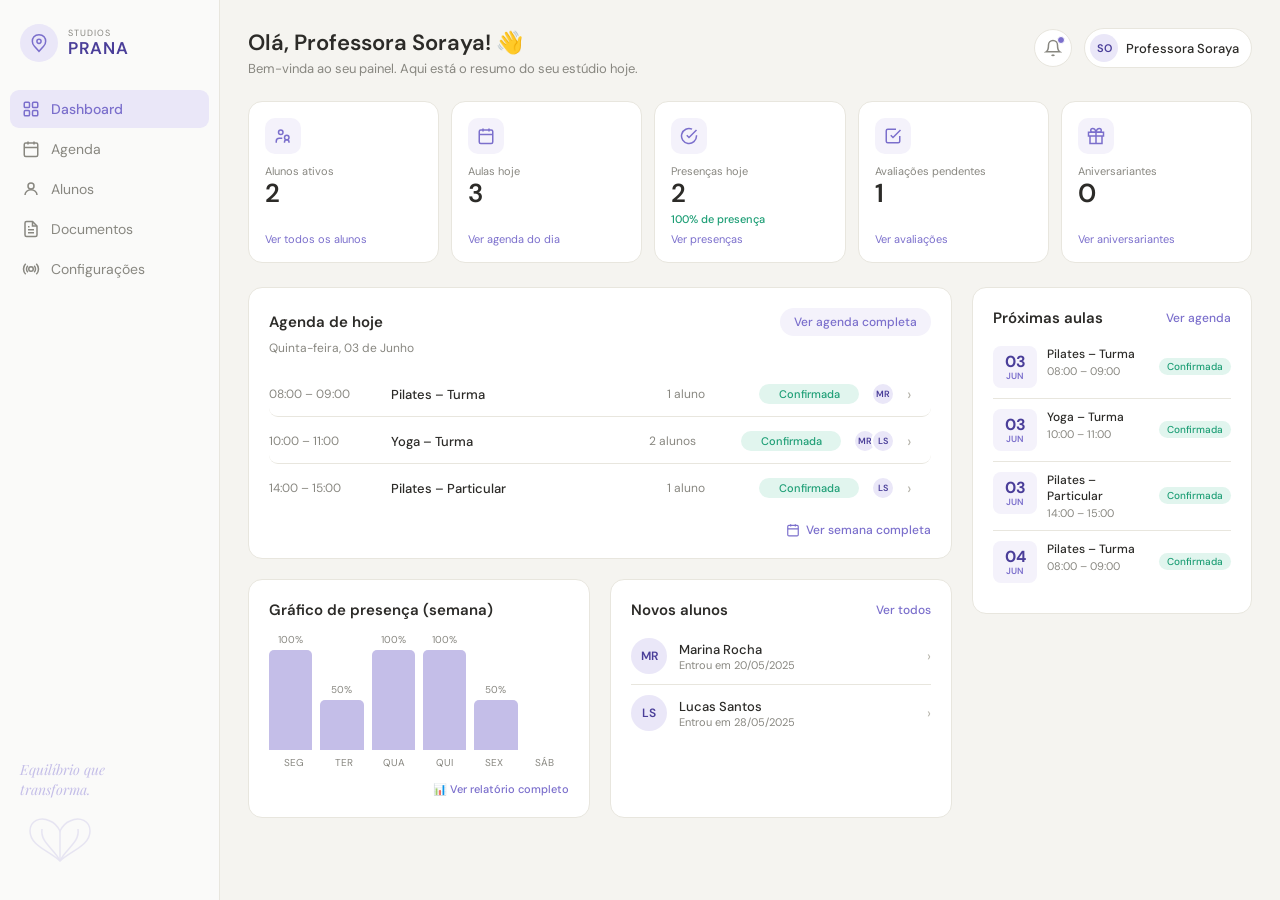
==== painel.html @ 143e9cb1 "First Commit" ====
<!DOCTYPE html>
<html lang="pt-BR">
<head>
<meta charset="UTF-8">
<meta name="viewport" content="width=device-width, initial-scale=1.0">
<title>Studios Prana – Dashboard</title>
<link href="https://fonts.googleapis.com/css2?family=DM+Sans:ital,wght@0,300;0,400;0,500;0,600;1,400&family=Playfair+Display:ital@1&display=swap" rel="stylesheet">
<style>
  *, *::before, *::after { box-sizing: border-box; margin: 0; padding: 0; }

  :root {
    --prana-purple: #7B6FCC;
    --prana-purple-light: #EAE7F8;
    --prana-purple-mid: #C4BEE8;
    --prana-purple-dark: #4A3E99;
    --prana-purple-muted: #F4F2FB;
    --sidebar-bg: #FAFAF9;
    --bg: #F5F4F0;
    --card-bg: #FFFFFF;
    --text-main: #2C2B28;
    --text-muted: #888780;
    --text-light: #B4B2A9;
    --border: #E8E6DE;
    --green: #1D9E75;
    --green-light: #E1F5EE;
    --radius: 14px;
    --radius-sm: 9px;
    --sidebar-w: 220px;
  }

  body {
    font-family: 'DM Sans', sans-serif;
    background: var(--bg);
    color: var(--text-main);
    display: flex;
    min-height: 100vh;
    font-size: 14px;
  }

  /* SIDEBAR */
  aside {
    width: var(--sidebar-w);
    background: var(--sidebar-bg);
    border-right: 1px solid var(--border);
    display: flex;
    flex-direction: column;
    padding: 24px 0;
    position: fixed;
    top: 0; left: 0; bottom: 0;
    z-index: 10;
  }

  .logo {
    display: flex;
    align-items: center;
    gap: 10px;
    padding: 0 20px 28px;
  }
  .logo-icon {
    width: 38px; height: 38px;
    background: var(--prana-purple-light);
    border-radius: 50%;
    display: flex; align-items: center; justify-content: center;
    flex-shrink: 0;
  }
  .logo-icon svg { width: 20px; height: 20px; }
  .logo-text { line-height: 1.1; }
  .logo-text span { display: block; font-size: 9px; letter-spacing: 0.12em; text-transform: uppercase; color: var(--text-muted); }
  .logo-text strong { font-size: 17px; font-weight: 600; letter-spacing: 0.04em; color: var(--prana-purple-dark); }

  nav { flex: 1; padding: 0 10px; }
  nav a {
    display: flex; align-items: center; gap: 11px;
    padding: 10px 12px;
    border-radius: var(--radius-sm);
    text-decoration: none;
    color: var(--text-muted);
    font-size: 14px;
    font-weight: 400;
    margin-bottom: 2px;
    transition: background 0.15s, color 0.15s;
  }
  nav a:hover { background: var(--prana-purple-light); color: var(--prana-purple); }
  nav a.active { background: var(--prana-purple-light); color: var(--prana-purple); font-weight: 500; }
  nav a svg { width: 18px; height: 18px; flex-shrink: 0; }

  .sidebar-footer {
    padding: 20px 20px 0;
    font-style: italic;
    font-family: 'Playfair Display', serif;
    color: var(--prana-purple-mid);
    font-size: 14px;
    line-height: 1.4;
  }
  .lotus {
    margin-top: 12px;
    opacity: 0.15;
  }

  /* MAIN */
  main {
    margin-left: var(--sidebar-w);
    flex: 1;
    padding: 28px 28px 40px;
    max-width: calc(100vw - var(--sidebar-w));
    overflow-x: hidden;
  }

  /* TOPBAR */
  .topbar {
    display: flex;
    align-items: flex-start;
    justify-content: space-between;
    margin-bottom: 24px;
  }
  .topbar-greeting h1 {
    font-size: 22px;
    font-weight: 600;
    color: var(--text-main);
    margin-bottom: 3px;
  }
  .topbar-greeting p { color: var(--text-muted); font-size: 13px; }
  .topbar-actions {
    display: flex; align-items: center; gap: 12px;
  }
  .notif-btn {
    position: relative;
    background: var(--card-bg);
    border: 1px solid var(--border);
    border-radius: 50%;
    width: 38px; height: 38px;
    display: flex; align-items: center; justify-content: center;
    cursor: pointer;
  }
  .notif-btn svg { width: 18px; height: 18px; color: var(--text-muted); }
  .badge {
    position: absolute; top: 6px; right: 6px;
    width: 8px; height: 8px;
    background: var(--prana-purple);
    border-radius: 50%;
    border: 1.5px solid white;
  }
  .user-chip {
    display: flex; align-items: center; gap: 8px;
    background: var(--card-bg);
    border: 1px solid var(--border);
    border-radius: 999px;
    padding: 5px 12px 5px 5px;
    cursor: pointer;
    font-size: 13px; font-weight: 500;
    color: var(--text-main);
  }
  .avatar {
    width: 28px; height: 28px;
    border-radius: 50%;
    background: var(--prana-purple-light);
    display: flex; align-items: center; justify-content: center;
    font-size: 11px; font-weight: 600; color: var(--prana-purple-dark);
    flex-shrink: 0;
  }

  /* STAT CARDS */
  .stats-row {
    display: grid;
    grid-template-columns: repeat(5, 1fr);
    gap: 12px;
    margin-bottom: 24px;
  }
  .stat-card {
    background: var(--card-bg);
    border: 1px solid var(--border);
    border-radius: var(--radius);
    padding: 16px;
    display: flex; flex-direction: column;
  }
  .stat-icon {
    width: 36px; height: 36px;
    border-radius: 10px;
    background: var(--prana-purple-muted);
    display: flex; align-items: center; justify-content: center;
    margin-bottom: 10px;
    flex-shrink: 0;
  }
  .stat-icon svg { width: 18px; height: 18px; color: var(--prana-purple); }
  .stat-label { font-size: 11px; color: var(--text-muted); margin-bottom: 2px; font-weight: 400; }
  .stat-value { font-size: 26px; font-weight: 600; color: var(--text-main); line-height: 1; margin-bottom: 6px; }
  .stat-link { font-size: 11px; color: var(--prana-purple); text-decoration: none; margin-top: auto; }
  .stat-link:hover { text-decoration: underline; }
  .stat-sub { font-size: 11px; color: var(--green); font-weight: 500; margin-bottom: 6px; }

  /* LAYOUT 2 COL */
  .layout-two {
    display: grid;
    grid-template-columns: 1fr 280px;
    gap: 20px;
  }
  .col-left { display: flex; flex-direction: column; gap: 20px; }
  .col-right { display: flex; flex-direction: column; gap: 20px; }

  /* CARD */
  .card {
    background: var(--card-bg);
    border: 1px solid var(--border);
    border-radius: var(--radius);
    padding: 20px;
  }
  .card-header {
    display: flex; align-items: center; justify-content: space-between;
    margin-bottom: 4px;
  }
  .card-title { font-size: 15px; font-weight: 600; }
  .card-date { font-size: 12px; color: var(--text-muted); margin-bottom: 16px; }
  .card-link { font-size: 12px; color: var(--prana-purple); text-decoration: none; font-weight: 500; }
  .card-link:hover { text-decoration: underline; }

  /* AGENDA TABLE */
  .agenda-list { display: flex; flex-direction: column; gap: 2px; }
  .agenda-item {
    display: grid;
    grid-template-columns: 110px 1fr 80px 100px auto 24px;
    align-items: center;
    gap: 12px;
    padding: 10px 0;
    border-bottom: 1px solid var(--border);
    cursor: pointer;
    border-radius: var(--radius-sm);
    transition: background 0.1s;
  }
  .agenda-item:hover { background: var(--prana-purple-muted); padding-left: 8px; }
  .agenda-item:last-child { border-bottom: none; }
  .agenda-time { font-size: 12px; color: var(--text-muted); white-space: nowrap; }
  .agenda-name { font-size: 13px; font-weight: 500; }
  .agenda-count { font-size: 12px; color: var(--text-muted); }
  .agenda-tag {
    font-size: 11px; font-weight: 500;
    padding: 3px 10px;
    border-radius: 999px;
    background: var(--green-light);
    color: var(--green);
    text-align: center;
  }
  .avatar-stack { display: flex; align-items: center; }
  .avatar-stack .av {
    width: 24px; height: 24px;
    border-radius: 50%;
    border: 2px solid white;
    background: var(--prana-purple-light);
    display: flex; align-items: center; justify-content: center;
    font-size: 9px; font-weight: 600;
    color: var(--prana-purple-dark);
    margin-left: -6px;
    flex-shrink: 0;
  }
  .avatar-stack .av:first-child { margin-left: 0; }
  .av-more {
    background: var(--prana-purple-muted) !important;
    color: var(--prana-purple) !important;
    font-size: 9px !important;
  }
  .agenda-arrow { color: var(--text-light); font-size: 16px; }
  .ver-semana {
    display: flex; align-items: center; justify-content: flex-end;
    gap: 6px;
    margin-top: 12px;
    font-size: 12px; color: var(--prana-purple);
    cursor: pointer; text-decoration: none; font-weight: 500;
  }

  /* BOTTOM ROW */
  .bottom-row {
    display: grid;
    grid-template-columns: 1fr 1fr;
    gap: 20px;
  }

  /* BAR CHART */
  .chart-area { margin-top: 10px; }
  .bars {
    display: flex; align-items: flex-end;
    gap: 8px;
    height: 120px;
  }
  .bar-col {
    flex: 1;
    display: flex; flex-direction: column;
    align-items: center;
    gap: 4px;
  }
  .bar-pct { font-size: 10px; color: var(--text-muted); }
  .bar {
    width: 100%;
    background: var(--prana-purple-mid);
    border-radius: 5px 5px 0 0;
    transition: height 0.4s ease;
  }
  .bar-label { font-size: 10px; color: var(--text-muted); margin-top: 4px; }
  .chart-footer { margin-top: 10px; text-align: right; }

  /* NOVOS ALUNOS */
  .aluno-item {
    display: flex; align-items: center; gap: 12px;
    padding: 10px 0;
    border-bottom: 1px solid var(--border);
    cursor: pointer;
  }
  .aluno-item:last-child { border-bottom: none; }
  .aluno-avatar {
    width: 36px; height: 36px;
    border-radius: 50%;
    flex-shrink: 0;
    background: var(--prana-purple-light);
    display: flex; align-items: center; justify-content: center;
    font-size: 12px; font-weight: 600; color: var(--prana-purple-dark);
  }
  .aluno-info { flex: 1; }
  .aluno-name { font-size: 13px; font-weight: 500; }
  .aluno-date { font-size: 11px; color: var(--text-muted); }
  .aluno-arrow { color: var(--text-light); font-size: 14px; }

  /* RIGHT COL */
  .proximas-item {
    display: grid;
    grid-template-columns: 44px 1fr auto;
    gap: 10px;
    align-items: start;
    padding: 10px 0;
    border-bottom: 1px solid var(--border);
  }
  .proximas-item:last-child { border-bottom: none; }
  .prox-date {
    background: var(--prana-purple-muted);
    border-radius: 8px;
    text-align: center;
    padding: 6px 4px;
    line-height: 1.2;
  }
  .prox-date .day { font-size: 16px; font-weight: 700; color: var(--prana-purple-dark); }
  .prox-date .month { font-size: 9px; text-transform: uppercase; color: var(--prana-purple); font-weight: 600; }
  .prox-name { font-size: 12px; font-weight: 500; margin-bottom: 2px; }
  .prox-time { font-size: 11px; color: var(--text-muted); }
  .tag-conf {
    font-size: 10px; padding: 2px 8px;
    border-radius: 999px;
    background: var(--green-light);
    color: var(--green);
    font-weight: 500;
    white-space: nowrap;
    align-self: center;
  }

  /* LEMBRETES */
  .lembrete-item {
    display: flex; align-items: center; gap: 12px;
    padding: 10px 0;
    border-bottom: 1px solid var(--border);
    cursor: pointer;
  }
  .lembrete-item:last-child { border-bottom: none; }
  .lembrete-icon {
    width: 34px; height: 34px;
    border-radius: 9px;
    background: var(--prana-purple-muted);
    display: flex; align-items: center; justify-content: center;
    flex-shrink: 0;
  }
  .lembrete-icon svg { width: 16px; height: 16px; color: var(--prana-purple); }
  .lembrete-title { font-size: 12px; font-weight: 500; }
  .lembrete-sub { font-size: 11px; color: var(--text-muted); }
  .lembrete-arrow { margin-left: auto; color: var(--text-light); font-size: 14px; }

  /* AÇÕES RÁPIDAS */
  .acoes-grid {
    display: grid; grid-template-columns: repeat(4, 1fr);
    gap: 8px; margin-top: 4px;
  }
  .acao-btn {
    background: var(--prana-purple-muted);
    border: none; cursor: pointer;
    border-radius: 10px;
    padding: 12px 6px;
    display: flex; flex-direction: column; align-items: center; gap: 6px;
    font-family: 'DM Sans', sans-serif;
    font-size: 10px; color: var(--prana-purple-dark);
    font-weight: 500;
    transition: background 0.15s;
  }
  .acao-btn:hover { background: var(--prana-purple-mid); }
  .acao-btn svg { width: 18px; height: 18px; color: var(--prana-purple); }
</style>
</head>
<body>

<!-- SIDEBAR -->
<aside>
  <div class="logo">
    <div class="logo-icon">
      <svg viewBox="0 0 24 24" fill="none" stroke="currentColor" stroke-width="1.8" style="color: var(--prana-purple)">
        <path d="M12 2C6.5 2 4 6 4 10c0 2.5 1 4.5 2.5 6L12 22l5.5-6C19 14.5 20 12.5 20 10c0-4-2.5-8-8-8z"/>
        <circle cx="12" cy="10" r="2.5"/>
      </svg>
    </div>
    <div class="logo-text">
      <span>studios</span>
      <strong>PRANA</strong>
    </div>
  </div>
  <nav>
    <a href="dashboard-prana.html" class="active">
      <svg viewBox="0 0 24 24" fill="none" stroke="currentColor" stroke-width="2"><rect x="3" y="3" width="7" height="7" rx="1.5"/><rect x="14" y="3" width="7" height="7" rx="1.5"/><rect x="3" y="14" width="7" height="7" rx="1.5"/><rect x="14" y="14" width="7" height="7" rx="1.5"/></svg>
      Dashboard
    </a>
    <a href="agenda-prana.html">
      <svg viewBox="0 0 24 24" fill="none" stroke="currentColor" stroke-width="2"><rect x="3" y="4" width="18" height="18" rx="2"/><path d="M16 2v4M8 2v4M3 10h18"/></svg>
      Agenda
    </a>
    <a href="aluno-perfil.html">
      <svg viewBox="0 0 24 24" fill="none" stroke="currentColor" stroke-width="2"><circle cx="12" cy="8" r="4"/><path d="M4 20c0-4 3.6-7 8-7s8 3 8 7"/></svg>
      Alunos
    </a>
    <a href="#">
      <svg viewBox="0 0 24 24" fill="none" stroke="currentColor" stroke-width="2"><path d="M14 2H6a2 2 0 00-2 2v16a2 2 0 002 2h12a2 2 0 002-2V8z"/><path d="M14 2v6h6M16 13H8M16 17H8M10 9H8"/></svg>
      Documentos
    </a>
    <a href="#">
      <svg viewBox="0 0 24 24" fill="none" stroke="currentColor" stroke-width="2"><circle cx="12" cy="12" r="3"/><path d="M19.07 4.93a10 10 0 010 14.14M4.93 4.93a10 10 0 000 14.14"/><path d="M16.24 7.76a6 6 0 010 8.49M7.76 7.76a6 6 0 000 8.49"/></svg>
      Configurações
    </a>
  </nav>
  <div class="sidebar-footer">
    <em>Equilíbrio que<br>transforma.</em>
    <div class="lotus">
      <svg width="80" height="60" viewBox="0 0 80 60" fill="none" stroke="var(--prana-purple)" stroke-width="1.5">
        <path d="M40 50 C30 40 10 35 10 20 C10 10 20 5 30 10 C35 12 38 16 40 20 C42 16 45 12 50 10 C60 5 70 10 70 20 C70 35 50 40 40 50Z"/>
        <path d="M40 50 C35 38 20 32 22 18"/>
        <path d="M40 50 C45 38 60 32 58 18"/>
        <path d="M40 50 C40 38 40 30 40 20"/>
      </svg>
    </div>
  </div>
</aside>

<!-- MAIN -->
<main>

  <!-- TOPBAR -->
  <div class="topbar">
    <div class="topbar-greeting">
      <h1>Olá, Professora Soraya! 👋</h1>
      <p>Bem-vinda ao seu painel. Aqui está o resumo do seu estúdio hoje.</p>
    </div>
    <div class="topbar-actions">
      <button class="notif-btn" aria-label="Notificações">
        <svg viewBox="0 0 24 24" fill="none" stroke="currentColor" stroke-width="2"><path d="M18 8A6 6 0 006 8c0 7-3 9-3 9h18s-3-2-3-9M13.73 21a2 2 0 01-3.46 0"/></svg>
        <span class="badge"></span>
      </button>
      <div class="user-chip">
        <div class="avatar">SO</div>
        Professora Soraya
      </div>
    </div>
  </div>

  <!-- STAT CARDS -->
  <div class="stats-row">
    <div class="stat-card">
      <div class="stat-icon">
        <svg viewBox="0 0 24 24" fill="none" stroke="currentColor" stroke-width="2"><circle cx="9" cy="7" r="3"/><path d="M3 21v-2a4 4 0 014-4h4"/><circle cx="17" cy="14" r="3"/><path d="M14 21v-1a3 3 0 013-3h0a3 3 0 013 3v1"/></svg>
      </div>
      <div class="stat-label">Alunos ativos</div>
      <div class="stat-value">2</div>
      <a href="#" class="stat-link">Ver todos os alunos</a>
    </div>
    <div class="stat-card">
      <div class="stat-icon">
        <svg viewBox="0 0 24 24" fill="none" stroke="currentColor" stroke-width="2"><rect x="3" y="4" width="18" height="18" rx="2"/><path d="M16 2v4M8 2v4M3 10h18"/></svg>
      </div>
      <div class="stat-label">Aulas hoje</div>
      <div class="stat-value">3</div>
      <a href="#" class="stat-link">Ver agenda do dia</a>
    </div>
    <div class="stat-card">
      <div class="stat-icon">
        <svg viewBox="0 0 24 24" fill="none" stroke="currentColor" stroke-width="2"><path d="M22 11.08V12a10 10 0 11-5.93-9.14"/><polyline points="22 4 12 14.01 9 11.01"/></svg>
      </div>
      <div class="stat-label">Presenças hoje</div>
      <div class="stat-value">2</div>
      <div class="stat-sub">100% de presença</div>
      <a href="#" class="stat-link">Ver presenças</a>
    </div>
    <div class="stat-card">
      <div class="stat-icon">
        <svg viewBox="0 0 24 24" fill="none" stroke="currentColor" stroke-width="2"><path d="M9 11l3 3L22 4"/><path d="M21 12v7a2 2 0 01-2 2H5a2 2 0 01-2-2V5a2 2 0 012-2h11"/></svg>
      </div>
      <div class="stat-label">Avaliações pendentes</div>
      <div class="stat-value">1</div>
      <a href="#" class="stat-link">Ver avaliações</a>
    </div>
    <div class="stat-card">
      <div class="stat-icon">
        <svg viewBox="0 0 24 24" fill="none" stroke="currentColor" stroke-width="2"><path d="M20 12V22H4V12"/><path d="M22 7H2v5h20V7z"/><path d="M12 22V7"/><path d="M12 7H7.5a2.5 2.5 0 010-5C11 2 12 7 12 7z"/><path d="M12 7h4.5a2.5 2.5 0 000-5C13 2 12 7 12 7z"/></svg>
      </div>
      <div class="stat-label">Aniversariantes</div>
      <div class="stat-value">0</div>
      <a href="#" class="stat-link">Ver aniversariantes</a>
    </div>
  </div>

  <!-- TWO COL LAYOUT -->
  <div class="layout-two">
    <div class="col-left">

      <!-- AGENDA -->
      <div class="card">
        <div class="card-header">
          <span class="card-title">Agenda de hoje</span>
          <a href="#" class="card-link" style="background: var(--prana-purple-muted); padding: 6px 14px; border-radius: 999px; font-size: 12px;">Ver agenda completa</a>
        </div>
        <div class="card-date">Quinta-feira, 03 de Junho</div>
        <div class="agenda-list">
          <div class="agenda-item">
            <span class="agenda-time">08:00 – 09:00</span>
            <span class="agenda-name">Pilates – Turma</span>
            <span class="agenda-count">1 aluno</span>
            <span class="agenda-tag">Confirmada</span>
            <div class="avatar-stack">
              <div class="av">MR</div>
            </div>
            <span class="agenda-arrow">›</span>
          </div>
          <div class="agenda-item">
            <span class="agenda-time">10:00 – 11:00</span>
            <span class="agenda-name">Yoga – Turma</span>
            <span class="agenda-count">2 alunos</span>
            <span class="agenda-tag">Confirmada</span>
            <div class="avatar-stack">
              <div class="av">MR</div>
              <div class="av">LS</div>
            </div>
            <span class="agenda-arrow">›</span>
          </div>
          <div class="agenda-item">
            <span class="agenda-time">14:00 – 15:00</span>
            <span class="agenda-name">Pilates – Particular</span>
            <span class="agenda-count">1 aluno</span>
            <span class="agenda-tag">Confirmada</span>
            <div class="avatar-stack">
              <div class="av">LS</div>
            </div>
            <span class="agenda-arrow">›</span>
          </div>
        </div>
        <a href="#" class="ver-semana">
          <svg width="14" height="14" viewBox="0 0 24 24" fill="none" stroke="currentColor" stroke-width="2"><rect x="3" y="4" width="18" height="18" rx="2"/><path d="M16 2v4M8 2v4M3 10h18"/></svg>
          Ver semana completa
        </a>
      </div>

      <!-- BOTTOM ROW -->
      <div class="bottom-row">
        <!-- GRÁFICO -->
        <div class="card">
          <div class="card-title" style="margin-bottom: 4px;">Gráfico de presença (semana)</div>
          <div class="chart-area">
            <div class="bars" id="bars"></div>
            <div style="display:flex; gap:8px; margin-top:6px; padding: 0 4px;">
              <span style="flex:1; text-align:center; font-size:10px; color: var(--text-muted);">SEG</span>
              <span style="flex:1; text-align:center; font-size:10px; color: var(--text-muted);">TER</span>
              <span style="flex:1; text-align:center; font-size:10px; color: var(--text-muted);">QUA</span>
              <span style="flex:1; text-align:center; font-size:10px; color: var(--text-muted);">QUI</span>
              <span style="flex:1; text-align:center; font-size:10px; color: var(--text-muted);">SEX</span>
              <span style="flex:1; text-align:center; font-size:10px; color: var(--text-muted);">SÁB</span>
            </div>
          </div>
          <div class="chart-footer">
            <a href="#" class="card-link" style="font-size:11px;">📊 Ver relatório completo</a>
          </div>
        </div>

        <!-- NOVOS ALUNOS -->
        <div class="card">
          <div class="card-header">
            <span class="card-title">Novos alunos</span>
            <a href="#" class="card-link">Ver todos</a>
          </div>
          <div style="margin-top: 8px;">
            <div class="aluno-item">
              <div class="aluno-avatar">MR</div>
              <div class="aluno-info">
                <div class="aluno-name">Marina Rocha</div>
                <div class="aluno-date">Entrou em 20/05/2025</div>
              </div>
              <span class="aluno-arrow">›</span>
            </div>
            <div class="aluno-item">
              <div class="aluno-avatar">LS</div>
              <div class="aluno-info">
                <div class="aluno-name">Lucas Santos</div>
                <div class="aluno-date">Entrou em 28/05/2025</div>
              </div>
              <span class="aluno-arrow">›</span>
            </div>
          </div>
        </div>
      </div>

    </div>

    <!-- RIGHT COL -->
    <div class="col-right">

      <!-- PRÓXIMAS AULAS -->
      <div class="card">
        <div class="card-header">
          <span class="card-title">Próximas aulas</span>
          <a href="#" class="card-link">Ver agenda</a>
        </div>
        <div style="margin-top: 8px;">
          <div class="proximas-item">
            <div class="prox-date"><div class="day">03</div><div class="month">JUN</div></div>
            <div><div class="prox-name">Pilates – Turma</div><div class="prox-time">08:00 – 09:00</div></div>
            <span class="tag-conf">Confirmada</span>
          </div>
          <div class="proximas-item">
            <div class="prox-date"><div class="day">03</div><div class="month">JUN</div></div>
            <div><div class="prox-name">Yoga – Turma</div><div class="prox-time">10:00 – 11:00</div></div>
            <span class="tag-conf">Confirmada</span>
          </div>
          <div class="proximas-item">
            <div class="prox-date"><div class="day">03</div><div class="month">JUN</div></div>
            <div><div class="prox-name">Pilates – Particular</div><div class="prox-time">14:00 – 15:00</div></div>
            <span class="tag-conf">Confirmada</span>
          </div>
          <div class="proximas-item">
            <div class="prox-date"><div class="day">04</div><div class="month">JUN</div></div>
            <div><div class="prox-name">Pilates – Turma</div><div class="prox-time">08:00 – 09:00</div></div>
            <span class="tag-conf">Confirmada</span>
          </div>
        </div>
      </div>


    </div>
  </div>
</main>

<script>
  const data = [100, 50, 100, 100, 50, 0];
  const container = document.getElementById('bars');
  const maxH = 100;
  data.forEach(pct => {
    const col = document.createElement('div');
    col.className = 'bar-col';
    const label = document.createElement('span');
    label.className = 'bar-pct';
    label.textContent = pct + '%';
    const bar = document.createElement('div');
    bar.className = 'bar';
    bar.style.height = (pct / 100 * maxH) + 'px';
    if (pct === 0) { bar.style.background = 'var(--border)'; label.style.visibility = 'hidden'; }
    col.appendChild(label);
    col.appendChild(bar);
    container.appendChild(col);
  });
</script>
</body>
</html>
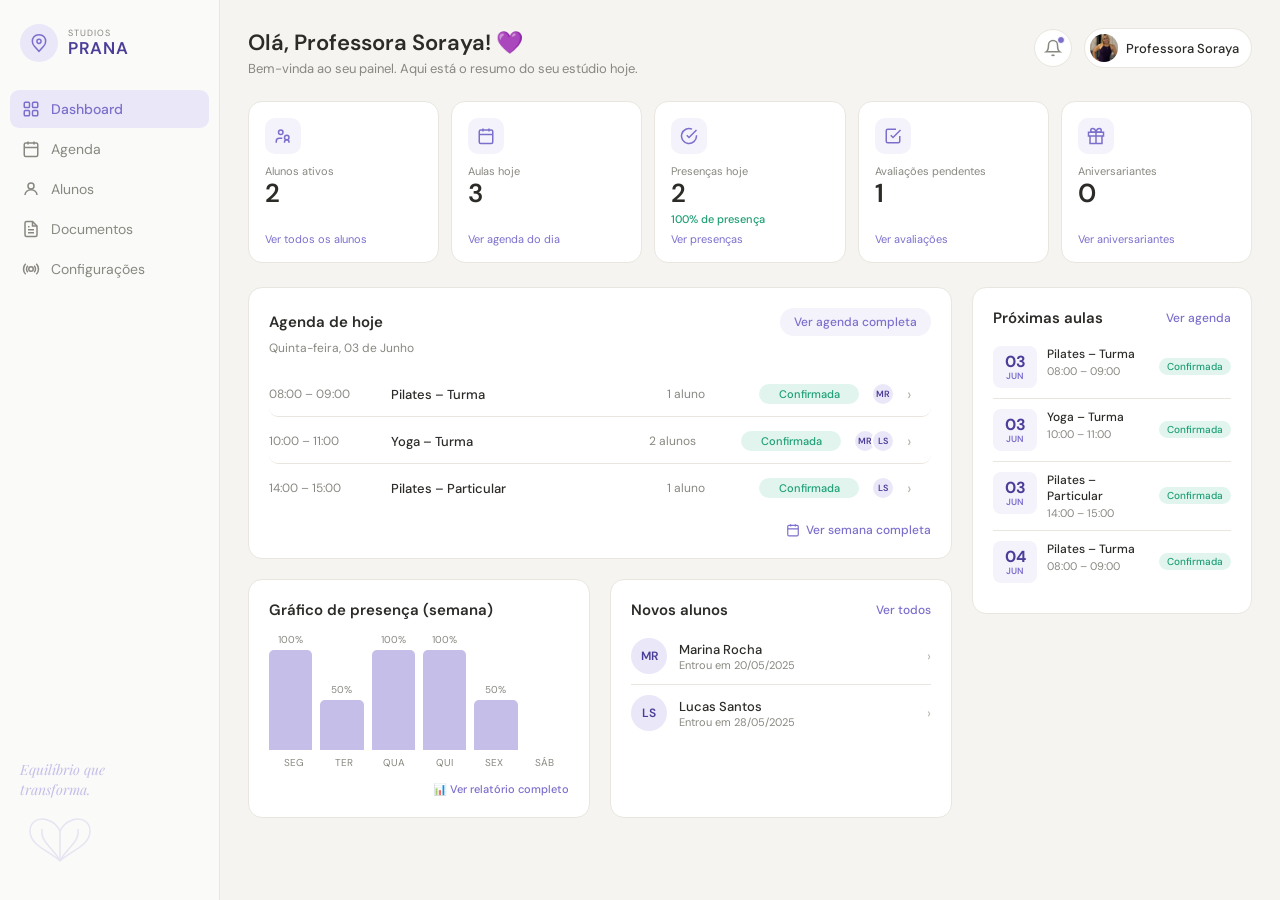
==== commit 23eee41b: "update greeting and avatar image in topbar" ====
--- a/painel.html
+++ b/painel.html
@@ -445,7 +445,7 @@
   <!-- TOPBAR -->
   <div class="topbar">
     <div class="topbar-greeting">
-      <h1>Olá, Professora Soraya! 👋</h1>
+      <h1>Olá, Professora Soraya! 💜</h1>
       <p>Bem-vinda ao seu painel. Aqui está o resumo do seu estúdio hoje.</p>
     </div>
     <div class="topbar-actions">
@@ -454,7 +454,7 @@
         <span class="badge"></span>
       </button>
       <div class="user-chip">
-        <div class="avatar">SO</div>
+        <div class="avatar"><img src="imagens/instrutora-perto.png" alt="Instrutora Soraya" style="width: 100%; height: 100%; object-fit: cover; border-radius: 50%;"></div>
         Professora Soraya
       </div>
     </div>
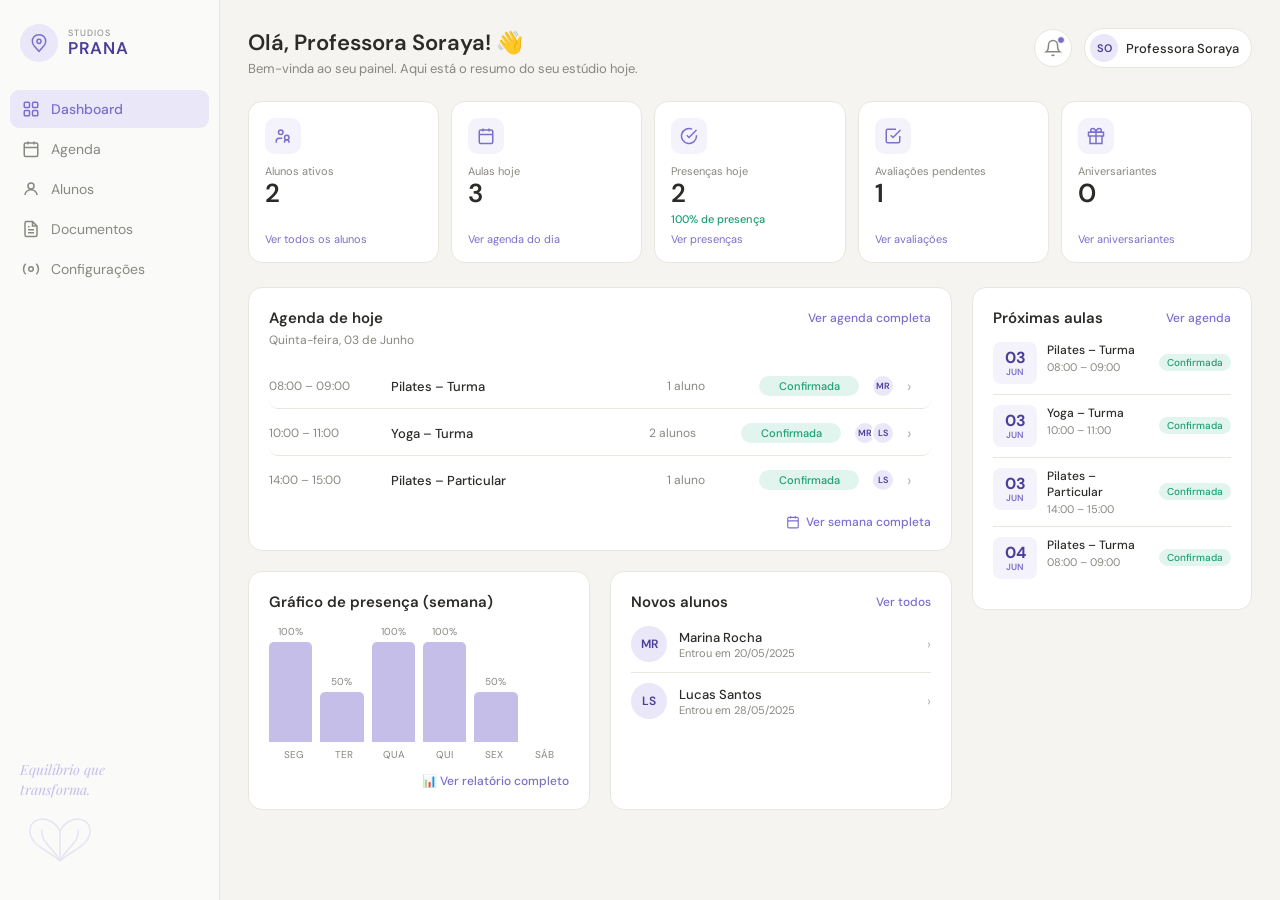
==== commit 87bf44c3: "Refactor scheduling modal logic and improve state management" ====
--- a/painel.html
+++ b/painel.html
@@ -1,666 +1,300 @@
 <!DOCTYPE html>
 <html lang="pt-BR">
+
 <head>
-<meta charset="UTF-8">
-<meta name="viewport" content="width=device-width, initial-scale=1.0">
-<title>Studios Prana – Dashboard</title>
-<link href="https://fonts.googleapis.com/css2?family=DM+Sans:ital,wght@0,300;0,400;0,500;0,600;1,400&family=Playfair+Display:ital@1&display=swap" rel="stylesheet">
-<style>
-  *, *::before, *::after { box-sizing: border-box; margin: 0; padding: 0; }
-
-  :root {
-    --prana-purple: #7B6FCC;
-    --prana-purple-light: #EAE7F8;
-    --prana-purple-mid: #C4BEE8;
-    --prana-purple-dark: #4A3E99;
-    --prana-purple-muted: #F4F2FB;
-    --sidebar-bg: #FAFAF9;
-    --bg: #F5F4F0;
-    --card-bg: #FFFFFF;
-    --text-main: #2C2B28;
-    --text-muted: #888780;
-    --text-light: #B4B2A9;
-    --border: #E8E6DE;
-    --green: #1D9E75;
-    --green-light: #E1F5EE;
-    --radius: 14px;
-    --radius-sm: 9px;
-    --sidebar-w: 220px;
-  }
-
-  body {
-    font-family: 'DM Sans', sans-serif;
-    background: var(--bg);
-    color: var(--text-main);
-    display: flex;
-    min-height: 100vh;
-    font-size: 14px;
-  }
-
-  /* SIDEBAR */
-  aside {
-    width: var(--sidebar-w);
-    background: var(--sidebar-bg);
-    border-right: 1px solid var(--border);
-    display: flex;
-    flex-direction: column;
-    padding: 24px 0;
-    position: fixed;
-    top: 0; left: 0; bottom: 0;
-    z-index: 10;
-  }
-
-  .logo {
-    display: flex;
-    align-items: center;
-    gap: 10px;
-    padding: 0 20px 28px;
-  }
-  .logo-icon {
-    width: 38px; height: 38px;
-    background: var(--prana-purple-light);
-    border-radius: 50%;
-    display: flex; align-items: center; justify-content: center;
-    flex-shrink: 0;
-  }
-  .logo-icon svg { width: 20px; height: 20px; }
-  .logo-text { line-height: 1.1; }
-  .logo-text span { display: block; font-size: 9px; letter-spacing: 0.12em; text-transform: uppercase; color: var(--text-muted); }
-  .logo-text strong { font-size: 17px; font-weight: 600; letter-spacing: 0.04em; color: var(--prana-purple-dark); }
-
-  nav { flex: 1; padding: 0 10px; }
-  nav a {
-    display: flex; align-items: center; gap: 11px;
-    padding: 10px 12px;
-    border-radius: var(--radius-sm);
-    text-decoration: none;
-    color: var(--text-muted);
-    font-size: 14px;
-    font-weight: 400;
-    margin-bottom: 2px;
-    transition: background 0.15s, color 0.15s;
-  }
-  nav a:hover { background: var(--prana-purple-light); color: var(--prana-purple); }
-  nav a.active { background: var(--prana-purple-light); color: var(--prana-purple); font-weight: 500; }
-  nav a svg { width: 18px; height: 18px; flex-shrink: 0; }
-
-  .sidebar-footer {
-    padding: 20px 20px 0;
-    font-style: italic;
-    font-family: 'Playfair Display', serif;
-    color: var(--prana-purple-mid);
-    font-size: 14px;
-    line-height: 1.4;
-  }
-  .lotus {
-    margin-top: 12px;
-    opacity: 0.15;
-  }
-
-  /* MAIN */
-  main {
-    margin-left: var(--sidebar-w);
-    flex: 1;
-    padding: 28px 28px 40px;
-    max-width: calc(100vw - var(--sidebar-w));
-    overflow-x: hidden;
-  }
-
-  /* TOPBAR */
-  .topbar {
-    display: flex;
-    align-items: flex-start;
-    justify-content: space-between;
-    margin-bottom: 24px;
-  }
-  .topbar-greeting h1 {
-    font-size: 22px;
-    font-weight: 600;
-    color: var(--text-main);
-    margin-bottom: 3px;
-  }
-  .topbar-greeting p { color: var(--text-muted); font-size: 13px; }
-  .topbar-actions {
-    display: flex; align-items: center; gap: 12px;
-  }
-  .notif-btn {
-    position: relative;
-    background: var(--card-bg);
-    border: 1px solid var(--border);
-    border-radius: 50%;
-    width: 38px; height: 38px;
-    display: flex; align-items: center; justify-content: center;
-    cursor: pointer;
-  }
-  .notif-btn svg { width: 18px; height: 18px; color: var(--text-muted); }
-  .badge {
-    position: absolute; top: 6px; right: 6px;
-    width: 8px; height: 8px;
-    background: var(--prana-purple);
-    border-radius: 50%;
-    border: 1.5px solid white;
-  }
-  .user-chip {
-    display: flex; align-items: center; gap: 8px;
-    background: var(--card-bg);
-    border: 1px solid var(--border);
-    border-radius: 999px;
-    padding: 5px 12px 5px 5px;
-    cursor: pointer;
-    font-size: 13px; font-weight: 500;
-    color: var(--text-main);
-  }
-  .avatar {
-    width: 28px; height: 28px;
-    border-radius: 50%;
-    background: var(--prana-purple-light);
-    display: flex; align-items: center; justify-content: center;
-    font-size: 11px; font-weight: 600; color: var(--prana-purple-dark);
-    flex-shrink: 0;
-  }
-
-  /* STAT CARDS */
-  .stats-row {
-    display: grid;
-    grid-template-columns: repeat(5, 1fr);
-    gap: 12px;
-    margin-bottom: 24px;
-  }
-  .stat-card {
-    background: var(--card-bg);
-    border: 1px solid var(--border);
-    border-radius: var(--radius);
-    padding: 16px;
-    display: flex; flex-direction: column;
-  }
-  .stat-icon {
-    width: 36px; height: 36px;
-    border-radius: 10px;
-    background: var(--prana-purple-muted);
-    display: flex; align-items: center; justify-content: center;
-    margin-bottom: 10px;
-    flex-shrink: 0;
-  }
-  .stat-icon svg { width: 18px; height: 18px; color: var(--prana-purple); }
-  .stat-label { font-size: 11px; color: var(--text-muted); margin-bottom: 2px; font-weight: 400; }
-  .stat-value { font-size: 26px; font-weight: 600; color: var(--text-main); line-height: 1; margin-bottom: 6px; }
-  .stat-link { font-size: 11px; color: var(--prana-purple); text-decoration: none; margin-top: auto; }
-  .stat-link:hover { text-decoration: underline; }
-  .stat-sub { font-size: 11px; color: var(--green); font-weight: 500; margin-bottom: 6px; }
-
-  /* LAYOUT 2 COL */
-  .layout-two {
-    display: grid;
-    grid-template-columns: 1fr 280px;
-    gap: 20px;
-  }
-  .col-left { display: flex; flex-direction: column; gap: 20px; }
-  .col-right { display: flex; flex-direction: column; gap: 20px; }
-
-  /* CARD */
-  .card {
-    background: var(--card-bg);
-    border: 1px solid var(--border);
-    border-radius: var(--radius);
-    padding: 20px;
-  }
-  .card-header {
-    display: flex; align-items: center; justify-content: space-between;
-    margin-bottom: 4px;
-  }
-  .card-title { font-size: 15px; font-weight: 600; }
-  .card-date { font-size: 12px; color: var(--text-muted); margin-bottom: 16px; }
-  .card-link { font-size: 12px; color: var(--prana-purple); text-decoration: none; font-weight: 500; }
-  .card-link:hover { text-decoration: underline; }
-
-  /* AGENDA TABLE */
-  .agenda-list { display: flex; flex-direction: column; gap: 2px; }
-  .agenda-item {
-    display: grid;
-    grid-template-columns: 110px 1fr 80px 100px auto 24px;
-    align-items: center;
-    gap: 12px;
-    padding: 10px 0;
-    border-bottom: 1px solid var(--border);
-    cursor: pointer;
-    border-radius: var(--radius-sm);
-    transition: background 0.1s;
-  }
-  .agenda-item:hover { background: var(--prana-purple-muted); padding-left: 8px; }
-  .agenda-item:last-child { border-bottom: none; }
-  .agenda-time { font-size: 12px; color: var(--text-muted); white-space: nowrap; }
-  .agenda-name { font-size: 13px; font-weight: 500; }
-  .agenda-count { font-size: 12px; color: var(--text-muted); }
-  .agenda-tag {
-    font-size: 11px; font-weight: 500;
-    padding: 3px 10px;
-    border-radius: 999px;
-    background: var(--green-light);
-    color: var(--green);
-    text-align: center;
-  }
-  .avatar-stack { display: flex; align-items: center; }
-  .avatar-stack .av {
-    width: 24px; height: 24px;
-    border-radius: 50%;
-    border: 2px solid white;
-    background: var(--prana-purple-light);
-    display: flex; align-items: center; justify-content: center;
-    font-size: 9px; font-weight: 600;
-    color: var(--prana-purple-dark);
-    margin-left: -6px;
-    flex-shrink: 0;
-  }
-  .avatar-stack .av:first-child { margin-left: 0; }
-  .av-more {
-    background: var(--prana-purple-muted) !important;
-    color: var(--prana-purple) !important;
-    font-size: 9px !important;
-  }
-  .agenda-arrow { color: var(--text-light); font-size: 16px; }
-  .ver-semana {
-    display: flex; align-items: center; justify-content: flex-end;
-    gap: 6px;
-    margin-top: 12px;
-    font-size: 12px; color: var(--prana-purple);
-    cursor: pointer; text-decoration: none; font-weight: 500;
-  }
-
-  /* BOTTOM ROW */
-  .bottom-row {
-    display: grid;
-    grid-template-columns: 1fr 1fr;
-    gap: 20px;
-  }
-
-  /* BAR CHART */
-  .chart-area { margin-top: 10px; }
-  .bars {
-    display: flex; align-items: flex-end;
-    gap: 8px;
-    height: 120px;
-  }
-  .bar-col {
-    flex: 1;
-    display: flex; flex-direction: column;
-    align-items: center;
-    gap: 4px;
-  }
-  .bar-pct { font-size: 10px; color: var(--text-muted); }
-  .bar {
-    width: 100%;
-    background: var(--prana-purple-mid);
-    border-radius: 5px 5px 0 0;
-    transition: height 0.4s ease;
-  }
-  .bar-label { font-size: 10px; color: var(--text-muted); margin-top: 4px; }
-  .chart-footer { margin-top: 10px; text-align: right; }
-
-  /* NOVOS ALUNOS */
-  .aluno-item {
-    display: flex; align-items: center; gap: 12px;
-    padding: 10px 0;
-    border-bottom: 1px solid var(--border);
-    cursor: pointer;
-  }
-  .aluno-item:last-child { border-bottom: none; }
-  .aluno-avatar {
-    width: 36px; height: 36px;
-    border-radius: 50%;
-    flex-shrink: 0;
-    background: var(--prana-purple-light);
-    display: flex; align-items: center; justify-content: center;
-    font-size: 12px; font-weight: 600; color: var(--prana-purple-dark);
-  }
-  .aluno-info { flex: 1; }
-  .aluno-name { font-size: 13px; font-weight: 500; }
-  .aluno-date { font-size: 11px; color: var(--text-muted); }
-  .aluno-arrow { color: var(--text-light); font-size: 14px; }
-
-  /* RIGHT COL */
-  .proximas-item {
-    display: grid;
-    grid-template-columns: 44px 1fr auto;
-    gap: 10px;
-    align-items: start;
-    padding: 10px 0;
-    border-bottom: 1px solid var(--border);
-  }
-  .proximas-item:last-child { border-bottom: none; }
-  .prox-date {
-    background: var(--prana-purple-muted);
-    border-radius: 8px;
-    text-align: center;
-    padding: 6px 4px;
-    line-height: 1.2;
-  }
-  .prox-date .day { font-size: 16px; font-weight: 700; color: var(--prana-purple-dark); }
-  .prox-date .month { font-size: 9px; text-transform: uppercase; color: var(--prana-purple); font-weight: 600; }
-  .prox-name { font-size: 12px; font-weight: 500; margin-bottom: 2px; }
-  .prox-time { font-size: 11px; color: var(--text-muted); }
-  .tag-conf {
-    font-size: 10px; padding: 2px 8px;
-    border-radius: 999px;
-    background: var(--green-light);
-    color: var(--green);
-    font-weight: 500;
-    white-space: nowrap;
-    align-self: center;
-  }
-
-  /* LEMBRETES */
-  .lembrete-item {
-    display: flex; align-items: center; gap: 12px;
-    padding: 10px 0;
-    border-bottom: 1px solid var(--border);
-    cursor: pointer;
-  }
-  .lembrete-item:last-child { border-bottom: none; }
-  .lembrete-icon {
-    width: 34px; height: 34px;
-    border-radius: 9px;
-    background: var(--prana-purple-muted);
-    display: flex; align-items: center; justify-content: center;
-    flex-shrink: 0;
-  }
-  .lembrete-icon svg { width: 16px; height: 16px; color: var(--prana-purple); }
-  .lembrete-title { font-size: 12px; font-weight: 500; }
-  .lembrete-sub { font-size: 11px; color: var(--text-muted); }
-  .lembrete-arrow { margin-left: auto; color: var(--text-light); font-size: 14px; }
-
-  /* AÇÕES RÁPIDAS */
-  .acoes-grid {
-    display: grid; grid-template-columns: repeat(4, 1fr);
-    gap: 8px; margin-top: 4px;
-  }
-  .acao-btn {
-    background: var(--prana-purple-muted);
-    border: none; cursor: pointer;
-    border-radius: 10px;
-    padding: 12px 6px;
-    display: flex; flex-direction: column; align-items: center; gap: 6px;
-    font-family: 'DM Sans', sans-serif;
-    font-size: 10px; color: var(--prana-purple-dark);
-    font-weight: 500;
-    transition: background 0.15s;
-  }
-  .acao-btn:hover { background: var(--prana-purple-mid); }
-  .acao-btn svg { width: 18px; height: 18px; color: var(--prana-purple); }
-</style>
+  <meta charset="UTF-8">
+  <meta name="viewport" content="width=device-width, initial-scale=1.0">
+  <title>Studios Prana – Painel</title>
+  <link rel="preconnect" href="https://fonts.googleapis.com">
+  <link rel="preconnect" href="https://fonts.gstatic.com" crossorigin>
+  <link href="https://fonts.googleapis.com/css2?family=DM+Sans:ital,wght@0,300;0,400;0,500;0,600;1,400&family=Playfair+Display:ital@1&display=swap" rel="stylesheet">
+  <link rel="stylesheet" href="./css/painel.css">
 </head>
+
 <body>
 
-<!-- SIDEBAR -->
-<aside>
-  <div class="logo">
-    <div class="logo-icon">
-      <svg viewBox="0 0 24 24" fill="none" stroke="currentColor" stroke-width="1.8" style="color: var(--prana-purple)">
-        <path d="M12 2C6.5 2 4 6 4 10c0 2.5 1 4.5 2.5 6L12 22l5.5-6C19 14.5 20 12.5 20 10c0-4-2.5-8-8-8z"/>
-        <circle cx="12" cy="10" r="2.5"/>
-      </svg>
-    </div>
-    <div class="logo-text">
-      <span>studios</span>
-      <strong>PRANA</strong>
-    </div>
-  </div>
-  <nav>
-    <a href="dashboard-prana.html" class="active">
-      <svg viewBox="0 0 24 24" fill="none" stroke="currentColor" stroke-width="2"><rect x="3" y="3" width="7" height="7" rx="1.5"/><rect x="14" y="3" width="7" height="7" rx="1.5"/><rect x="3" y="14" width="7" height="7" rx="1.5"/><rect x="14" y="14" width="7" height="7" rx="1.5"/></svg>
-      Dashboard
-    </a>
-    <a href="agenda-prana.html">
-      <svg viewBox="0 0 24 24" fill="none" stroke="currentColor" stroke-width="2"><rect x="3" y="4" width="18" height="18" rx="2"/><path d="M16 2v4M8 2v4M3 10h18"/></svg>
-      Agenda
-    </a>
-    <a href="aluno-perfil.html">
-      <svg viewBox="0 0 24 24" fill="none" stroke="currentColor" stroke-width="2"><circle cx="12" cy="8" r="4"/><path d="M4 20c0-4 3.6-7 8-7s8 3 8 7"/></svg>
-      Alunos
-    </a>
-    <a href="#">
-      <svg viewBox="0 0 24 24" fill="none" stroke="currentColor" stroke-width="2"><path d="M14 2H6a2 2 0 00-2 2v16a2 2 0 002 2h12a2 2 0 002-2V8z"/><path d="M14 2v6h6M16 13H8M16 17H8M10 9H8"/></svg>
-      Documentos
-    </a>
-    <a href="#">
-      <svg viewBox="0 0 24 24" fill="none" stroke="currentColor" stroke-width="2"><circle cx="12" cy="12" r="3"/><path d="M19.07 4.93a10 10 0 010 14.14M4.93 4.93a10 10 0 000 14.14"/><path d="M16.24 7.76a6 6 0 010 8.49M7.76 7.76a6 6 0 000 8.49"/></svg>
-      Configurações
-    </a>
-  </nav>
-  <div class="sidebar-footer">
-    <em>Equilíbrio que<br>transforma.</em>
-    <div class="lotus">
-      <svg width="80" height="60" viewBox="0 0 80 60" fill="none" stroke="var(--prana-purple)" stroke-width="1.5">
-        <path d="M40 50 C30 40 10 35 10 20 C10 10 20 5 30 10 C35 12 38 16 40 20 C42 16 45 12 50 10 C60 5 70 10 70 20 C70 35 50 40 40 50Z"/>
-        <path d="M40 50 C35 38 20 32 22 18"/>
-        <path d="M40 50 C45 38 60 32 58 18"/>
-        <path d="M40 50 C40 38 40 30 40 20"/>
-      </svg>
-    </div>
-  </div>
-</aside>
-
-<!-- MAIN -->
-<main>
-
-  <!-- TOPBAR -->
-  <div class="topbar">
-    <div class="topbar-greeting">
-      <h1>Olá, Professora Soraya! 💜</h1>
-      <p>Bem-vinda ao seu painel. Aqui está o resumo do seu estúdio hoje.</p>
-    </div>
-    <div class="topbar-actions">
-      <button class="notif-btn" aria-label="Notificações">
-        <svg viewBox="0 0 24 24" fill="none" stroke="currentColor" stroke-width="2"><path d="M18 8A6 6 0 006 8c0 7-3 9-3 9h18s-3-2-3-9M13.73 21a2 2 0 01-3.46 0"/></svg>
-        <span class="badge"></span>
-      </button>
-      <div class="user-chip">
-        <div class="avatar"><img src="imagens/instrutora-perto.png" alt="Instrutora Soraya" style="width: 100%; height: 100%; object-fit: cover; border-radius: 50%;"></div>
-        Professora Soraya
-      </div>
-    </div>
-  </div>
-
-  <!-- STAT CARDS -->
-  <div class="stats-row">
-    <div class="stat-card">
-      <div class="stat-icon">
-        <svg viewBox="0 0 24 24" fill="none" stroke="currentColor" stroke-width="2"><circle cx="9" cy="7" r="3"/><path d="M3 21v-2a4 4 0 014-4h4"/><circle cx="17" cy="14" r="3"/><path d="M14 21v-1a3 3 0 013-3h0a3 3 0 013 3v1"/></svg>
-      </div>
-      <div class="stat-label">Alunos ativos</div>
-      <div class="stat-value">2</div>
-      <a href="#" class="stat-link">Ver todos os alunos</a>
-    </div>
-    <div class="stat-card">
-      <div class="stat-icon">
+  <!-- ── SIDEBAR ── -->
+  <aside>
+    <div class="logo">
+      <div class="logo-icon">
+        <svg viewBox="0 0 24 24" fill="none" stroke="currentColor" stroke-width="1.8" style="color: var(--prana-purple)">
+          <path d="M12 2C6.5 2 4 6 4 10c0 2.5 1 4.5 2.5 6L12 22l5.5-6C19 14.5 20 12.5 20 10c0-4-2.5-8-8-8z"/>
+          <circle cx="12" cy="10" r="2.5"/>
+        </svg>
+      </div>
+      <div class="logo-text">
+        <span>studios</span>
+        <strong>PRANA</strong>
+      </div>
+    </div>
+
+    <nav>
+      <a href="painel.html" class="active">
+        <svg viewBox="0 0 24 24" fill="none" stroke="currentColor" stroke-width="2"><rect x="3" y="3" width="7" height="7" rx="1.5"/><rect x="14" y="3" width="7" height="7" rx="1.5"/><rect x="3" y="14" width="7" height="7" rx="1.5"/><rect x="14" y="14" width="7" height="7" rx="1.5"/></svg>
+        Dashboard
+      </a>
+      <a href="agenda.html">
         <svg viewBox="0 0 24 24" fill="none" stroke="currentColor" stroke-width="2"><rect x="3" y="4" width="18" height="18" rx="2"/><path d="M16 2v4M8 2v4M3 10h18"/></svg>
-      </div>
-      <div class="stat-label">Aulas hoje</div>
-      <div class="stat-value">3</div>
-      <a href="#" class="stat-link">Ver agenda do dia</a>
-    </div>
-    <div class="stat-card">
-      <div class="stat-icon">
-        <svg viewBox="0 0 24 24" fill="none" stroke="currentColor" stroke-width="2"><path d="M22 11.08V12a10 10 0 11-5.93-9.14"/><polyline points="22 4 12 14.01 9 11.01"/></svg>
-      </div>
-      <div class="stat-label">Presenças hoje</div>
-      <div class="stat-value">2</div>
-      <div class="stat-sub">100% de presença</div>
-      <a href="#" class="stat-link">Ver presenças</a>
-    </div>
-    <div class="stat-card">
-      <div class="stat-icon">
-        <svg viewBox="0 0 24 24" fill="none" stroke="currentColor" stroke-width="2"><path d="M9 11l3 3L22 4"/><path d="M21 12v7a2 2 0 01-2 2H5a2 2 0 01-2-2V5a2 2 0 012-2h11"/></svg>
-      </div>
-      <div class="stat-label">Avaliações pendentes</div>
-      <div class="stat-value">1</div>
-      <a href="#" class="stat-link">Ver avaliações</a>
-    </div>
-    <div class="stat-card">
-      <div class="stat-icon">
-        <svg viewBox="0 0 24 24" fill="none" stroke="currentColor" stroke-width="2"><path d="M20 12V22H4V12"/><path d="M22 7H2v5h20V7z"/><path d="M12 22V7"/><path d="M12 7H7.5a2.5 2.5 0 010-5C11 2 12 7 12 7z"/><path d="M12 7h4.5a2.5 2.5 0 000-5C13 2 12 7 12 7z"/></svg>
-      </div>
-      <div class="stat-label">Aniversariantes</div>
-      <div class="stat-value">0</div>
-      <a href="#" class="stat-link">Ver aniversariantes</a>
-    </div>
-  </div>
-
-  <!-- TWO COL LAYOUT -->
-  <div class="layout-two">
-    <div class="col-left">
-
-      <!-- AGENDA -->
-      <div class="card">
-        <div class="card-header">
-          <span class="card-title">Agenda de hoje</span>
-          <a href="#" class="card-link" style="background: var(--prana-purple-muted); padding: 6px 14px; border-radius: 999px; font-size: 12px;">Ver agenda completa</a>
-        </div>
-        <div class="card-date">Quinta-feira, 03 de Junho</div>
-        <div class="agenda-list">
-          <div class="agenda-item">
-            <span class="agenda-time">08:00 – 09:00</span>
-            <span class="agenda-name">Pilates – Turma</span>
-            <span class="agenda-count">1 aluno</span>
-            <span class="agenda-tag">Confirmada</span>
-            <div class="avatar-stack">
-              <div class="av">MR</div>
-            </div>
-            <span class="agenda-arrow">›</span>
-          </div>
-          <div class="agenda-item">
-            <span class="agenda-time">10:00 – 11:00</span>
-            <span class="agenda-name">Yoga – Turma</span>
-            <span class="agenda-count">2 alunos</span>
-            <span class="agenda-tag">Confirmada</span>
-            <div class="avatar-stack">
-              <div class="av">MR</div>
-              <div class="av">LS</div>
-            </div>
-            <span class="agenda-arrow">›</span>
-          </div>
-          <div class="agenda-item">
-            <span class="agenda-time">14:00 – 15:00</span>
-            <span class="agenda-name">Pilates – Particular</span>
-            <span class="agenda-count">1 aluno</span>
-            <span class="agenda-tag">Confirmada</span>
-            <div class="avatar-stack">
-              <div class="av">LS</div>
-            </div>
-            <span class="agenda-arrow">›</span>
-          </div>
-        </div>
-        <a href="#" class="ver-semana">
-          <svg width="14" height="14" viewBox="0 0 24 24" fill="none" stroke="currentColor" stroke-width="2"><rect x="3" y="4" width="18" height="18" rx="2"/><path d="M16 2v4M8 2v4M3 10h18"/></svg>
-          Ver semana completa
-        </a>
-      </div>
-
-      <!-- BOTTOM ROW -->
-      <div class="bottom-row">
-        <!-- GRÁFICO -->
-        <div class="card">
-          <div class="card-title" style="margin-bottom: 4px;">Gráfico de presença (semana)</div>
-          <div class="chart-area">
-            <div class="bars" id="bars"></div>
-            <div style="display:flex; gap:8px; margin-top:6px; padding: 0 4px;">
-              <span style="flex:1; text-align:center; font-size:10px; color: var(--text-muted);">SEG</span>
-              <span style="flex:1; text-align:center; font-size:10px; color: var(--text-muted);">TER</span>
-              <span style="flex:1; text-align:center; font-size:10px; color: var(--text-muted);">QUA</span>
-              <span style="flex:1; text-align:center; font-size:10px; color: var(--text-muted);">QUI</span>
-              <span style="flex:1; text-align:center; font-size:10px; color: var(--text-muted);">SEX</span>
-              <span style="flex:1; text-align:center; font-size:10px; color: var(--text-muted);">SÁB</span>
-            </div>
-          </div>
-          <div class="chart-footer">
-            <a href="#" class="card-link" style="font-size:11px;">📊 Ver relatório completo</a>
-          </div>
-        </div>
-
-        <!-- NOVOS ALUNOS -->
+        Agenda
+      </a>
+      <a href="alunos.html">
+        <svg viewBox="0 0 24 24" fill="none" stroke="currentColor" stroke-width="2"><circle cx="12" cy="8" r="4"/><path d="M4 20c0-4 3.6-7 8-7s8 3 8 7"/></svg>
+        Alunos
+      </a>
+      <a href="documentos.html">
+        <svg viewBox="0 0 24 24" fill="none" stroke="currentColor" stroke-width="2"><path d="M14 2H6a2 2 0 00-2 2v16a2 2 0 002 2h12a2 2 0 002-2V8z"/><path d="M14 2v6h6M16 13H8M16 17H8M10 9H8"/></svg>
+        Documentos
+      </a>
+      <a href="configuracoes.html">
+        <svg viewBox="0 0 24 24" fill="none" stroke="currentColor" stroke-width="2"><circle cx="12" cy="12" r="3"/><path d="M19.07 4.93a10 10 0 010 14.14M4.93 4.93a10 10 0 000 14.14"/></svg>
+        Configurações
+      </a>
+    </nav>
+
+    <div class="sidebar-footer">
+      <em>Equilíbrio que<br>transforma.</em>
+      <div class="lotus">
+        <svg width="80" height="60" viewBox="0 0 80 60" fill="none" stroke="var(--prana-purple)" stroke-width="1.5">
+          <path d="M40 50 C30 40 10 35 10 20 C10 10 20 5 30 10 C35 12 38 16 40 20 C42 16 45 12 50 10 C60 5 70 10 70 20 C70 35 50 40 40 50Z"/>
+          <path d="M40 50 C35 38 20 32 22 18"/>
+          <path d="M40 50 C45 38 60 32 58 18"/>
+          <path d="M40 50 C40 38 40 30 40 20"/>
+        </svg>
+      </div>
+    </div>
+  </aside>
+
+  <!-- ── MAIN ── -->
+  <main>
+
+    <!-- TOPBAR -->
+    <div class="topbar">
+      <div class="topbar-greeting">
+        <h1>Olá, Professora Soraya! 👋</h1>
+        <p>Bem-vinda ao seu painel. Aqui está o resumo do seu estúdio hoje.</p>
+      </div>
+      <div class="topbar-actions">
+        <button class="notif-btn" aria-label="Notificações">
+          <svg viewBox="0 0 24 24" fill="none" stroke="currentColor" stroke-width="2">
+            <path d="M18 8A6 6 0 006 8c0 7-3 9-3 9h18s-3-2-3-9M13.73 21a2 2 0 01-3.46 0"/>
+          </svg>
+          <span class="badge"></span>
+        </button>
+        <div class="user-chip">
+          <div class="avatar">SO</div>
+          Professora Soraya
+        </div>
+      </div>
+    </div>
+
+    <!-- STAT CARDS -->
+    <div class="stats-row">
+      <div class="stat-card">
+        <div class="stat-icon">
+          <svg viewBox="0 0 24 24" fill="none" stroke="currentColor" stroke-width="2"><circle cx="9" cy="7" r="3"/><path d="M3 21v-2a4 4 0 014-4h4"/><circle cx="17" cy="14" r="3"/><path d="M14 21v-1a3 3 0 013-3h0a3 3 0 013 3v1"/></svg>
+        </div>
+        <div class="stat-label">Alunos ativos</div>
+        <div class="stat-value">2</div>
+        <a href="alunos.html" class="stat-link">Ver todos os alunos</a>
+      </div>
+      <div class="stat-card">
+        <div class="stat-icon">
+          <svg viewBox="0 0 24 24" fill="none" stroke="currentColor" stroke-width="2"><rect x="3" y="4" width="18" height="18" rx="2"/><path d="M16 2v4M8 2v4M3 10h18"/></svg>
+        </div>
+        <div class="stat-label">Aulas hoje</div>
+        <div class="stat-value">3</div>
+        <a href="agenda.html" class="stat-link">Ver agenda do dia</a>
+      </div>
+      <div class="stat-card">
+        <div class="stat-icon">
+          <svg viewBox="0 0 24 24" fill="none" stroke="currentColor" stroke-width="2"><path d="M22 11.08V12a10 10 0 11-5.93-9.14"/><polyline points="22 4 12 14.01 9 11.01"/></svg>
+        </div>
+        <div class="stat-label">Presenças hoje</div>
+        <div class="stat-value">2</div>
+        <div class="stat-sub">100% de presença</div>
+        <a href="#" class="stat-link">Ver presenças</a>
+      </div>
+      <div class="stat-card">
+        <div class="stat-icon">
+          <svg viewBox="0 0 24 24" fill="none" stroke="currentColor" stroke-width="2"><path d="M9 11l3 3L22 4"/><path d="M21 12v7a2 2 0 01-2 2H5a2 2 0 01-2-2V5a2 2 0 012-2h11"/></svg>
+        </div>
+        <div class="stat-label">Avaliações pendentes</div>
+        <div class="stat-value">1</div>
+        <a href="#" class="stat-link">Ver avaliações</a>
+      </div>
+      <div class="stat-card">
+        <div class="stat-icon">
+          <svg viewBox="0 0 24 24" fill="none" stroke="currentColor" stroke-width="2"><path d="M20 12V22H4V12"/><path d="M22 7H2v5h20V7z"/><path d="M12 22V7"/><path d="M12 7H7.5a2.5 2.5 0 010-5C11 2 12 7 12 7z"/><path d="M12 7h4.5a2.5 2.5 0 000-5C13 2 12 7 12 7z"/></svg>
+        </div>
+        <div class="stat-label">Aniversariantes</div>
+        <div class="stat-value">0</div>
+        <a href="#" class="stat-link">Ver aniversariantes</a>
+      </div>
+    </div>
+
+    <!-- LAYOUT DUAS COLUNAS -->
+    <div class="layout-two">
+
+      <!-- COLUNA ESQUERDA -->
+      <div class="col-left">
+
+        <!-- AGENDA DE HOJE -->
         <div class="card">
           <div class="card-header">
-            <span class="card-title">Novos alunos</span>
-            <a href="#" class="card-link">Ver todos</a>
-          </div>
-          <div style="margin-top: 8px;">
-            <div class="aluno-item">
-              <div class="aluno-avatar">MR</div>
-              <div class="aluno-info">
-                <div class="aluno-name">Marina Rocha</div>
-                <div class="aluno-date">Entrou em 20/05/2025</div>
+            <span class="card-title">Agenda de hoje</span>
+            <a href="agenda.html" class="card-link card-link-pill">Ver agenda completa</a>
+          </div>
+          <div class="card-date">Quinta-feira, 03 de Junho</div>
+          <div class="agenda-list">
+            <div class="agenda-item">
+              <span class="agenda-time">08:00 – 09:00</span>
+              <span class="agenda-name">Pilates – Turma</span>
+              <span class="agenda-count">1 aluno</span>
+              <span class="agenda-tag">Confirmada</span>
+              <div class="avatar-stack"><div class="av">MR</div></div>
+              <span class="agenda-arrow">›</span>
+            </div>
+            <div class="agenda-item">
+              <span class="agenda-time">10:00 – 11:00</span>
+              <span class="agenda-name">Yoga – Turma</span>
+              <span class="agenda-count">2 alunos</span>
+              <span class="agenda-tag">Confirmada</span>
+              <div class="avatar-stack">
+                <div class="av">MR</div>
+                <div class="av">LS</div>
               </div>
-              <span class="aluno-arrow">›</span>
-            </div>
-            <div class="aluno-item">
-              <div class="aluno-avatar">LS</div>
-              <div class="aluno-info">
-                <div class="aluno-name">Lucas Santos</div>
-                <div class="aluno-date">Entrou em 28/05/2025</div>
+              <span class="agenda-arrow">›</span>
+            </div>
+            <div class="agenda-item">
+              <span class="agenda-time">14:00 – 15:00</span>
+              <span class="agenda-name">Pilates – Particular</span>
+              <span class="agenda-count">1 aluno</span>
+              <span class="agenda-tag">Confirmada</span>
+              <div class="avatar-stack"><div class="av">LS</div></div>
+              <span class="agenda-arrow">›</span>
+            </div>
+          </div>
+          <a href="agenda.html" class="ver-semana">
+            <svg width="14" height="14" viewBox="0 0 24 24" fill="none" stroke="currentColor" stroke-width="2"><rect x="3" y="4" width="18" height="18" rx="2"/><path d="M16 2v4M8 2v4M3 10h18"/></svg>
+            Ver semana completa
+          </a>
+        </div>
+
+        <!-- GRÁFICO + NOVOS ALUNOS -->
+        <div class="bottom-row">
+
+          <div class="card">
+            <div class="card-title">Gráfico de presença (semana)</div>
+            <div class="chart-area">
+              <div class="bars" id="bars"></div>
+              <div class="chart-labels">
+                <span class="chart-label">SEG</span>
+                <span class="chart-label">TER</span>
+                <span class="chart-label">QUA</span>
+                <span class="chart-label">QUI</span>
+                <span class="chart-label">SEX</span>
+                <span class="chart-label">SÁB</span>
               </div>
-              <span class="aluno-arrow">›</span>
-            </div>
-          </div>
-        </div>
-      </div>
-
-    </div>
-
-    <!-- RIGHT COL -->
-    <div class="col-right">
-
-      <!-- PRÓXIMAS AULAS -->
-      <div class="card">
-        <div class="card-header">
-          <span class="card-title">Próximas aulas</span>
-          <a href="#" class="card-link">Ver agenda</a>
-        </div>
-        <div style="margin-top: 8px;">
-          <div class="proximas-item">
-            <div class="prox-date"><div class="day">03</div><div class="month">JUN</div></div>
-            <div><div class="prox-name">Pilates – Turma</div><div class="prox-time">08:00 – 09:00</div></div>
-            <span class="tag-conf">Confirmada</span>
-          </div>
-          <div class="proximas-item">
-            <div class="prox-date"><div class="day">03</div><div class="month">JUN</div></div>
-            <div><div class="prox-name">Yoga – Turma</div><div class="prox-time">10:00 – 11:00</div></div>
-            <span class="tag-conf">Confirmada</span>
-          </div>
-          <div class="proximas-item">
-            <div class="prox-date"><div class="day">03</div><div class="month">JUN</div></div>
-            <div><div class="prox-name">Pilates – Particular</div><div class="prox-time">14:00 – 15:00</div></div>
-            <span class="tag-conf">Confirmada</span>
-          </div>
-          <div class="proximas-item">
-            <div class="prox-date"><div class="day">04</div><div class="month">JUN</div></div>
-            <div><div class="prox-name">Pilates – Turma</div><div class="prox-time">08:00 – 09:00</div></div>
-            <span class="tag-conf">Confirmada</span>
-          </div>
-        </div>
-      </div>
-
-
-    </div>
-  </div>
-</main>
-
-<script>
-  const data = [100, 50, 100, 100, 50, 0];
-  const container = document.getElementById('bars');
-  const maxH = 100;
-  data.forEach(pct => {
-    const col = document.createElement('div');
-    col.className = 'bar-col';
-    const label = document.createElement('span');
-    label.className = 'bar-pct';
-    label.textContent = pct + '%';
-    const bar = document.createElement('div');
-    bar.className = 'bar';
-    bar.style.height = (pct / 100 * maxH) + 'px';
-    if (pct === 0) { bar.style.background = 'var(--border)'; label.style.visibility = 'hidden'; }
-    col.appendChild(label);
-    col.appendChild(bar);
-    container.appendChild(col);
-  });
-</script>
+            </div>
+            <div class="chart-footer">
+              <a href="#" class="card-link">📊 Ver relatório completo</a>
+            </div>
+          </div>
+
+          <div class="card">
+            <div class="card-header">
+              <span class="card-title">Novos alunos</span>
+              <a href="alunos.html" class="card-link">Ver todos</a>
+            </div>
+            <div class="aluno-list">
+              <div class="aluno-item">
+                <div class="aluno-avatar">MR</div>
+                <div class="aluno-info">
+                  <div class="aluno-name">Marina Rocha</div>
+                  <div class="aluno-date">Entrou em 20/05/2025</div>
+                </div>
+                <span class="aluno-arrow">›</span>
+              </div>
+              <div class="aluno-item">
+                <div class="aluno-avatar">LS</div>
+                <div class="aluno-info">
+                  <div class="aluno-name">Lucas Santos</div>
+                  <div class="aluno-date">Entrou em 28/05/2025</div>
+                </div>
+                <span class="aluno-arrow">›</span>
+              </div>
+            </div>
+          </div>
+
+        </div>
+      </div>
+
+      <!-- COLUNA DIREITA -->
+      <div class="col-right">
+
+        <!-- PRÓXIMAS AULAS -->
+        <div class="card">
+          <div class="card-header">
+            <span class="card-title">Próximas aulas</span>
+            <a href="agenda.html" class="card-link">Ver agenda</a>
+          </div>
+          <div class="proximas-list">
+            <div class="proximas-item">
+              <div class="prox-date"><div class="day">03</div><div class="month">JUN</div></div>
+              <div><div class="prox-name">Pilates – Turma</div><div class="prox-time">08:00 – 09:00</div></div>
+              <span class="tag-conf">Confirmada</span>
+            </div>
+            <div class="proximas-item">
+              <div class="prox-date"><div class="day">03</div><div class="month">JUN</div></div>
+              <div><div class="prox-name">Yoga – Turma</div><div class="prox-time">10:00 – 11:00</div></div>
+              <span class="tag-conf">Confirmada</span>
+            </div>
+            <div class="proximas-item">
+              <div class="prox-date"><div class="day">03</div><div class="month">JUN</div></div>
+              <div><div class="prox-name">Pilates – Particular</div><div class="prox-time">14:00 – 15:00</div></div>
+              <span class="tag-conf">Confirmada</span>
+            </div>
+            <div class="proximas-item">
+              <div class="prox-date"><div class="day">04</div><div class="month">JUN</div></div>
+              <div><div class="prox-name">Pilates – Turma</div><div class="prox-time">08:00 – 09:00</div></div>
+              <span class="tag-conf">Confirmada</span>
+            </div>
+          </div>
+        </div>
+
+      </div>
+    </div>
+  </main>
+
+  <!-- ── SCRIPTS ── -->
+  <script>
+    // Gráfico de barras — dados de presença semanal (%)
+    const presencaSemana = [100, 50, 100, 100, 50, 0];
+    const barsContainer  = document.getElementById('bars');
+    const alturaMaxima   = 100;
+
+    presencaSemana.forEach(pct => {
+      const col   = document.createElement('div');
+      col.className = 'bar-col';
+
+      const label = document.createElement('span');
+      label.className   = 'bar-pct';
+      label.textContent = pct + '%';
+
+      const bar = document.createElement('div');
+      bar.className    = 'bar';
+      bar.style.height = (pct / 100 * alturaMaxima) + 'px';
+
+      if (pct === 0) {
+        bar.style.background    = 'var(--border)';
+        label.style.visibility  = 'hidden';
+      }
+
+      col.appendChild(label);
+      col.appendChild(bar);
+      barsContainer.appendChild(col);
+    });
+  </script>
+
 </body>
 </html>
--- a/css/painel.css
+++ b/css/painel.css
@@ -0,0 +1,532 @@
+/* ── RESET & BASE ─────────────────────────────────────────── */
+
+*, *::before, *::after {
+  box-sizing: border-box;
+  margin: 0;
+  padding: 0;
+}
+
+
+/* ── VARIÁVEIS ────────────────────────────────────────────── */
+
+:root {
+  --prana-purple:       #7B6FCC;
+  --prana-purple-light: #EAE7F8;
+  --prana-purple-mid:   #C4BEE8;
+  --prana-purple-dark:  #4A3E99;
+  --prana-purple-muted: #F4F2FB;
+  --sidebar-bg:         #FAFAF9;
+  --bg:                 #F5F4F0;
+  --card-bg:            #FFFFFF;
+  --text-main:          #2C2B28;
+  --text-muted:         #888780;
+  --text-light:         #B4B2A9;
+  --border:             #E8E6DE;
+  --green:              #1D9E75;
+  --green-light:        #E1F5EE;
+  --radius:             14px;
+  --radius-sm:          9px;
+  --sidebar-w:          220px;
+}
+
+
+/* ── BODY ─────────────────────────────────────────────────── */
+
+body {
+  font-family: 'DM Sans', sans-serif;
+  background: var(--bg);
+  color: var(--text-main);
+  display: flex;
+  min-height: 100vh;
+  font-size: 14px;
+}
+
+
+/* ── SIDEBAR ──────────────────────────────────────────────── */
+
+aside {
+  width: var(--sidebar-w);
+  background: var(--sidebar-bg);
+  border-right: 1px solid var(--border);
+  display: flex;
+  flex-direction: column;
+  padding: 24px 0;
+  position: fixed;
+  top: 0;
+  left: 0;
+  bottom: 0;
+  z-index: 10;
+}
+
+.logo {
+  display: flex;
+  align-items: center;
+  gap: 10px;
+  padding: 0 20px 28px;
+}
+
+.logo-icon {
+  width: 38px;
+  height: 38px;
+  background: var(--prana-purple-light);
+  border-radius: 50%;
+  display: flex;
+  align-items: center;
+  justify-content: center;
+  flex-shrink: 0;
+}
+
+.logo-icon svg { width: 20px; height: 20px; }
+
+.logo-text { line-height: 1.1; }
+
+.logo-text span {
+  display: block;
+  font-size: 9px;
+  letter-spacing: 0.12em;
+  text-transform: uppercase;
+  color: var(--text-muted);
+}
+
+.logo-text strong {
+  font-size: 17px;
+  font-weight: 600;
+  letter-spacing: 0.04em;
+  color: var(--prana-purple-dark);
+}
+
+/* Nav links */
+nav { flex: 1; padding: 0 10px; }
+
+nav a {
+  display: flex;
+  align-items: center;
+  gap: 11px;
+  padding: 10px 12px;
+  border-radius: var(--radius-sm);
+  text-decoration: none;
+  color: var(--text-muted);
+  font-size: 14px;
+  font-weight: 400;
+  margin-bottom: 2px;
+  transition: background 0.15s, color 0.15s;
+}
+
+nav a:hover  { background: var(--prana-purple-light); color: var(--prana-purple); }
+nav a.active { background: var(--prana-purple-light); color: var(--prana-purple); font-weight: 500; }
+nav a svg    { width: 18px; height: 18px; flex-shrink: 0; }
+
+/* Rodapé da sidebar */
+.sidebar-footer {
+  padding: 20px 20px 0;
+  font-style: italic;
+  font-family: 'Playfair Display', serif;
+  color: var(--prana-purple-mid);
+  font-size: 14px;
+  line-height: 1.4;
+}
+
+.lotus {
+  margin-top: 12px;
+  opacity: 0.15;
+}
+
+
+/* ── MAIN ─────────────────────────────────────────────────── */
+
+main {
+  margin-left: var(--sidebar-w);
+  flex: 1;
+  padding: 28px 28px 40px;
+  max-width: calc(100vw - var(--sidebar-w));
+  overflow-x: hidden;
+}
+
+
+/* ── TOPBAR ───────────────────────────────────────────────── */
+
+.topbar {
+  display: flex;
+  align-items: flex-start;
+  justify-content: space-between;
+  margin-bottom: 24px;
+}
+
+.topbar-greeting h1 {
+  font-size: 22px;
+  font-weight: 600;
+  color: var(--text-main);
+  margin-bottom: 3px;
+}
+
+.topbar-greeting p { color: var(--text-muted); font-size: 13px; }
+
+.topbar-actions { display: flex; align-items: center; gap: 12px; }
+
+.notif-btn {
+  position: relative;
+  background: var(--card-bg);
+  border: 1px solid var(--border);
+  border-radius: 50%;
+  width: 38px;
+  height: 38px;
+  display: flex;
+  align-items: center;
+  justify-content: center;
+  cursor: pointer;
+}
+
+.notif-btn svg { width: 18px; height: 18px; color: var(--text-muted); }
+
+.badge {
+  position: absolute;
+  top: 6px;
+  right: 6px;
+  width: 8px;
+  height: 8px;
+  background: var(--prana-purple);
+  border-radius: 50%;
+  border: 1.5px solid white;
+}
+
+.user-chip {
+  display: flex;
+  align-items: center;
+  gap: 8px;
+  background: var(--card-bg);
+  border: 1px solid var(--border);
+  border-radius: 999px;
+  padding: 5px 12px 5px 5px;
+  cursor: pointer;
+  font-size: 13px;
+  font-weight: 500;
+  color: var(--text-main);
+}
+
+.avatar {
+  width: 28px;
+  height: 28px;
+  border-radius: 50%;
+  background: var(--prana-purple-light);
+  display: flex;
+  align-items: center;
+  justify-content: center;
+  font-size: 11px;
+  font-weight: 600;
+  color: var(--prana-purple-dark);
+  flex-shrink: 0;
+}
+
+
+/* ── STAT CARDS ───────────────────────────────────────────── */
+
+.stats-row {
+  display: grid;
+  grid-template-columns: repeat(5, 1fr);
+  gap: 12px;
+  margin-bottom: 24px;
+}
+
+.stat-card {
+  background: var(--card-bg);
+  border: 1px solid var(--border);
+  border-radius: var(--radius);
+  padding: 16px;
+  display: flex;
+  flex-direction: column;
+}
+
+.stat-icon {
+  width: 36px;
+  height: 36px;
+  border-radius: 10px;
+  background: var(--prana-purple-muted);
+  display: flex;
+  align-items: center;
+  justify-content: center;
+  margin-bottom: 10px;
+  flex-shrink: 0;
+}
+
+.stat-icon svg { width: 18px; height: 18px; color: var(--prana-purple); }
+
+.stat-label { font-size: 11px; color: var(--text-muted); margin-bottom: 2px; }
+.stat-value { font-size: 26px; font-weight: 600; color: var(--text-main); line-height: 1; margin-bottom: 6px; }
+.stat-sub   { font-size: 11px; color: var(--green); font-weight: 500; margin-bottom: 6px; }
+
+.stat-link {
+  font-size: 11px;
+  color: var(--prana-purple);
+  text-decoration: none;
+  margin-top: auto;
+}
+.stat-link:hover { text-decoration: underline; }
+
+
+/* ── LAYOUT DUAS COLUNAS ──────────────────────────────────── */
+
+.layout-two {
+  display: grid;
+  grid-template-columns: 1fr 280px;
+  gap: 20px;
+}
+
+.col-left  { display: flex; flex-direction: column; gap: 20px; }
+.col-right { display: flex; flex-direction: column; gap: 20px; }
+
+
+/* ── CARD GENÉRICO ────────────────────────────────────────── */
+
+.card {
+  background: var(--card-bg);
+  border: 1px solid var(--border);
+  border-radius: var(--radius);
+  padding: 20px;
+}
+
+.card-header {
+  display: flex;
+  align-items: center;
+  justify-content: space-between;
+  margin-bottom: 4px;
+}
+
+.card-title { font-size: 15px; font-weight: 600; }
+.card-date  { font-size: 12px; color: var(--text-muted); margin-bottom: 16px; }
+
+.card-link {
+  font-size: 12px;
+  color: var(--prana-purple);
+  text-decoration: none;
+  font-weight: 500;
+}
+.card-link:hover { text-decoration: underline; }
+
+
+/* ── AGENDA ───────────────────────────────────────────────── */
+
+.agenda-list { display: flex; flex-direction: column; gap: 2px; }
+
+.agenda-item {
+  display: grid;
+  grid-template-columns: 110px 1fr 80px 100px auto 24px;
+  align-items: center;
+  gap: 12px;
+  padding: 10px 0;
+  border-bottom: 1px solid var(--border);
+  cursor: pointer;
+  border-radius: var(--radius-sm);
+  transition: background 0.1s;
+}
+
+.agenda-item:hover       { background: var(--prana-purple-muted); padding-left: 8px; }
+.agenda-item:last-child  { border-bottom: none; }
+
+.agenda-time  { font-size: 12px; color: var(--text-muted); white-space: nowrap; }
+.agenda-name  { font-size: 13px; font-weight: 500; }
+.agenda-count { font-size: 12px; color: var(--text-muted); }
+.agenda-arrow { color: var(--text-light); font-size: 16px; }
+
+.agenda-tag {
+  font-size: 11px;
+  font-weight: 500;
+  padding: 3px 10px;
+  border-radius: 999px;
+  background: var(--green-light);
+  color: var(--green);
+  text-align: center;
+}
+
+/* Avatar stack */
+.avatar-stack { display: flex; align-items: center; }
+
+.avatar-stack .av {
+  width: 24px;
+  height: 24px;
+  border-radius: 50%;
+  border: 2px solid white;
+  background: var(--prana-purple-light);
+  display: flex;
+  align-items: center;
+  justify-content: center;
+  font-size: 9px;
+  font-weight: 600;
+  color: var(--prana-purple-dark);
+  margin-left: -6px;
+  flex-shrink: 0;
+}
+
+.avatar-stack .av:first-child { margin-left: 0; }
+
+.av-more {
+  background: var(--prana-purple-muted) !important;
+  color: var(--prana-purple) !important;
+  font-size: 9px !important;
+}
+
+.ver-semana {
+  display: flex;
+  align-items: center;
+  justify-content: flex-end;
+  gap: 6px;
+  margin-top: 12px;
+  font-size: 12px;
+  color: var(--prana-purple);
+  cursor: pointer;
+  text-decoration: none;
+  font-weight: 500;
+}
+
+
+/* ── BOTTOM ROW ───────────────────────────────────────────── */
+
+.bottom-row {
+  display: grid;
+  grid-template-columns: 1fr 1fr;
+  gap: 20px;
+}
+
+
+/* ── GRÁFICO DE BARRAS ────────────────────────────────────── */
+
+.chart-area { margin-top: 10px; }
+
+.bars {
+  display: flex;
+  align-items: flex-end;
+  gap: 8px;
+  height: 120px;
+}
+
+.bar-col {
+  flex: 1;
+  display: flex;
+  flex-direction: column;
+  align-items: center;
+  gap: 4px;
+}
+
+.bar-pct   { font-size: 10px; color: var(--text-muted); }
+.bar-label { font-size: 10px; color: var(--text-muted); margin-top: 4px; }
+
+.bar {
+  width: 100%;
+  background: var(--prana-purple-mid);
+  border-radius: 5px 5px 0 0;
+  transition: height 0.4s ease;
+}
+
+.chart-labels {
+  display: flex;
+  gap: 8px;
+  margin-top: 6px;
+  padding: 0 4px;
+}
+
+.chart-label {
+  flex: 1;
+  text-align: center;
+  font-size: 10px;
+  color: var(--text-muted);
+}
+
+.chart-footer { margin-top: 10px; text-align: right; }
+
+
+/* ── NOVOS ALUNOS ─────────────────────────────────────────── */
+
+.aluno-item {
+  display: flex;
+  align-items: center;
+  gap: 12px;
+  padding: 10px 0;
+  border-bottom: 1px solid var(--border);
+  cursor: pointer;
+}
+.aluno-item:last-child { border-bottom: none; }
+
+.aluno-avatar {
+  width: 36px;
+  height: 36px;
+  border-radius: 50%;
+  flex-shrink: 0;
+  background: var(--prana-purple-light);
+  display: flex;
+  align-items: center;
+  justify-content: center;
+  font-size: 12px;
+  font-weight: 600;
+  color: var(--prana-purple-dark);
+}
+
+.aluno-info  { flex: 1; }
+.aluno-name  { font-size: 13px; font-weight: 500; }
+.aluno-date  { font-size: 11px; color: var(--text-muted); }
+.aluno-arrow { color: var(--text-light); font-size: 14px; }
+
+
+/* ── PRÓXIMAS AULAS ───────────────────────────────────────── */
+
+.proximas-item {
+  display: grid;
+  grid-template-columns: 44px 1fr auto;
+  gap: 10px;
+  align-items: start;
+  padding: 10px 0;
+  border-bottom: 1px solid var(--border);
+}
+.proximas-item:last-child { border-bottom: none; }
+
+.prox-date {
+  background: var(--prana-purple-muted);
+  border-radius: 8px;
+  text-align: center;
+  padding: 6px 4px;
+  line-height: 1.2;
+}
+
+.prox-date .day   { font-size: 16px; font-weight: 700; color: var(--prana-purple-dark); }
+.prox-date .month { font-size: 9px; text-transform: uppercase; color: var(--prana-purple); font-weight: 600; }
+
+.prox-name { font-size: 12px; font-weight: 500; margin-bottom: 2px; }
+.prox-time { font-size: 11px; color: var(--text-muted); }
+
+.tag-conf {
+  font-size: 10px;
+  padding: 2px 8px;
+  border-radius: 999px;
+  background: var(--green-light);
+  color: var(--green);
+  font-weight: 500;
+  white-space: nowrap;
+  align-self: center;
+}
+
+
+/* ── LEMBRETES ────────────────────────────────────────────── */
+
+.lembrete-item {
+  display: flex;
+  align-items: center;
+  gap: 12px;
+  padding: 10px 0;
+  border-bottom: 1px solid var(--border);
+  cursor: pointer;
+}
+.lembrete-item:last-child { border-bottom: none; }
+
+.lembrete-icon {
+  width: 34px;
+  height: 34px;
+  border-radius: 9px;
+  background: var(--prana-purple-muted);
+  display: flex;
+  align-items: center;
+  justify-content: center;
+  flex-shrink: 0;
+}
+.lembrete-icon svg { width: 16px; height: 16px; color: var(--prana-purple); }
+
+.lembrete-title  { font-size: 12px; font-weight: 500; }
+.lembrete-sub    { font-size: 11px; color: var(--text-muted); }
+.lembrete-arrow  { margin-left: auto; color: var(--text-light); font-size: 14px; }
